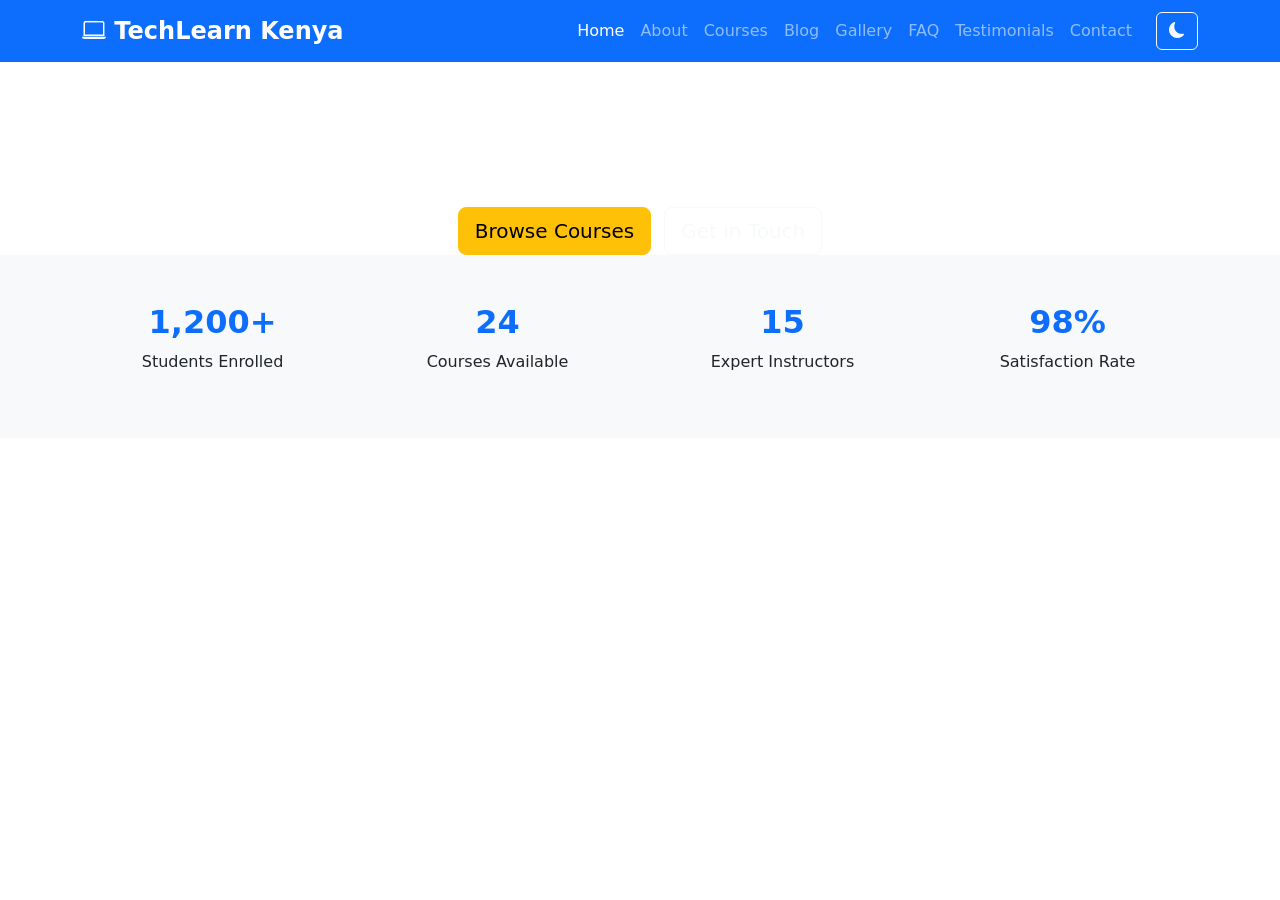
==== index.html @ 472e37c2 "first commit" ====
<!DOCTYPE html>
<html lang="en">
<head>
  <meta charset="UTF-8" />
  <meta name="viewport" content="width=device-width, initial-scale=1.0" />
  <title>TechLearn Kenya | Home</title>

  <!-- Bootstrap 5 CSS -->
  <link href="https://cdn.jsdelivr.net/npm/bootstrap@5.3.0/dist/css/bootstrap.min.css" rel="stylesheet" />
  <!-- Bootstrap Icons -->
  <link href="https://cdn.jsdelivr.net/npm/bootstrap-icons@1.10.5/font/bootstrap-icons.css" rel="stylesheet" />
  <!-- Your custom CSS -->
  <link rel="stylesheet" href="css/style.css" />
</head>
<body>

  <!-- ========== NAVBAR ========== -->
  <nav class="navbar navbar-expand-lg navbar-dark bg-primary sticky-top">
    <div class="container">
      <a class="navbar-brand fw-bold fs-4" href="index.html">
        <i class="bi bi-laptop"></i> TechLearn Kenya
      </a>
      <button class="navbar-toggler" type="button" data-bs-toggle="collapse" data-bs-target="#navMenu">
        <span class="navbar-toggler-icon"></span>
      </button>
      <div class="collapse navbar-collapse" id="navMenu">
        <ul class="navbar-nav ms-auto">
          <li class="nav-item"><a class="nav-link active" href="index.html">Home</a></li>
          <li class="nav-item"><a class="nav-link" href="about.html">About</a></li>
          <li class="nav-item"><a class="nav-link" href="courses.html">Courses</a></li>
          <li class="nav-item"><a class="nav-link" href="blog.html">Blog</a></li>
          <li class="nav-item"><a class="nav-link" href="gallery.html">Gallery</a></li>
          <li class="nav-item"><a class="nav-link" href="faq.html">FAQ</a></li>
          <li class="nav-item"><a class="nav-link" href="testimonials.html">Testimonials</a></li>
          <li class="nav-item"><a class="nav-link" href="contact.html">Contact</a></li>
        </ul>
        <!-- Dark mode toggle -->
        <button class="btn btn-outline-light ms-3" id="darkModeBtn">
          <i class="bi bi-moon-fill"></i>
        </button>
      </div>
    </div>
  </nav>

  <!-- ========== HERO SECTION ========== -->
  <section class="hero-section text-white text-center d-flex align-items-center">
    <div class="container">
      <h1 class="display-4 fw-bold">Learn Tech Skills That Matter</h1>
      <p class="lead mt-3">Affordable, practical courses in Web Development, Data Science, and more — built for Kenyan learners.</p>
      <a href="courses.html" class="btn btn-warning btn-lg mt-3 me-2">Browse Courses</a>
      <a href="contact.html" class="btn btn-outline-light btn-lg mt-3">Get in Touch</a>
    </div>
  </section>

  <!-- ========== STATS SECTION ========== -->
  <section class="py-5 bg-light">
    <div class="container text-center">
      <div class="row g-4">
        <div class="col-md-3">
          <h2 class="fw-bold text-primary">1,200+</h2>
          <p>Students Enrolled</p>
        </div>
        <div class="col-md-3">
          <h2 class="fw-bold text-primary">24</h2>
          <p>Courses Available</p>
        </div>
        <div class="col-md-3">
          <h2 class="fw-bold text-primary">15</h2>
          <p>Expert Instructors</p>
        </div>
        <div class="col-md-3">
          <h2 class="fw-bold text-primary">98%</h2>
          <p>Satisfaction Rate</p>
        </div>
      </div>
    </div>
  </section>

  <!-- ========== FEATURED COURSES ========== -->
  <section class="py-5">
    <div class="container">
      <h2 class="text-center fw-bold
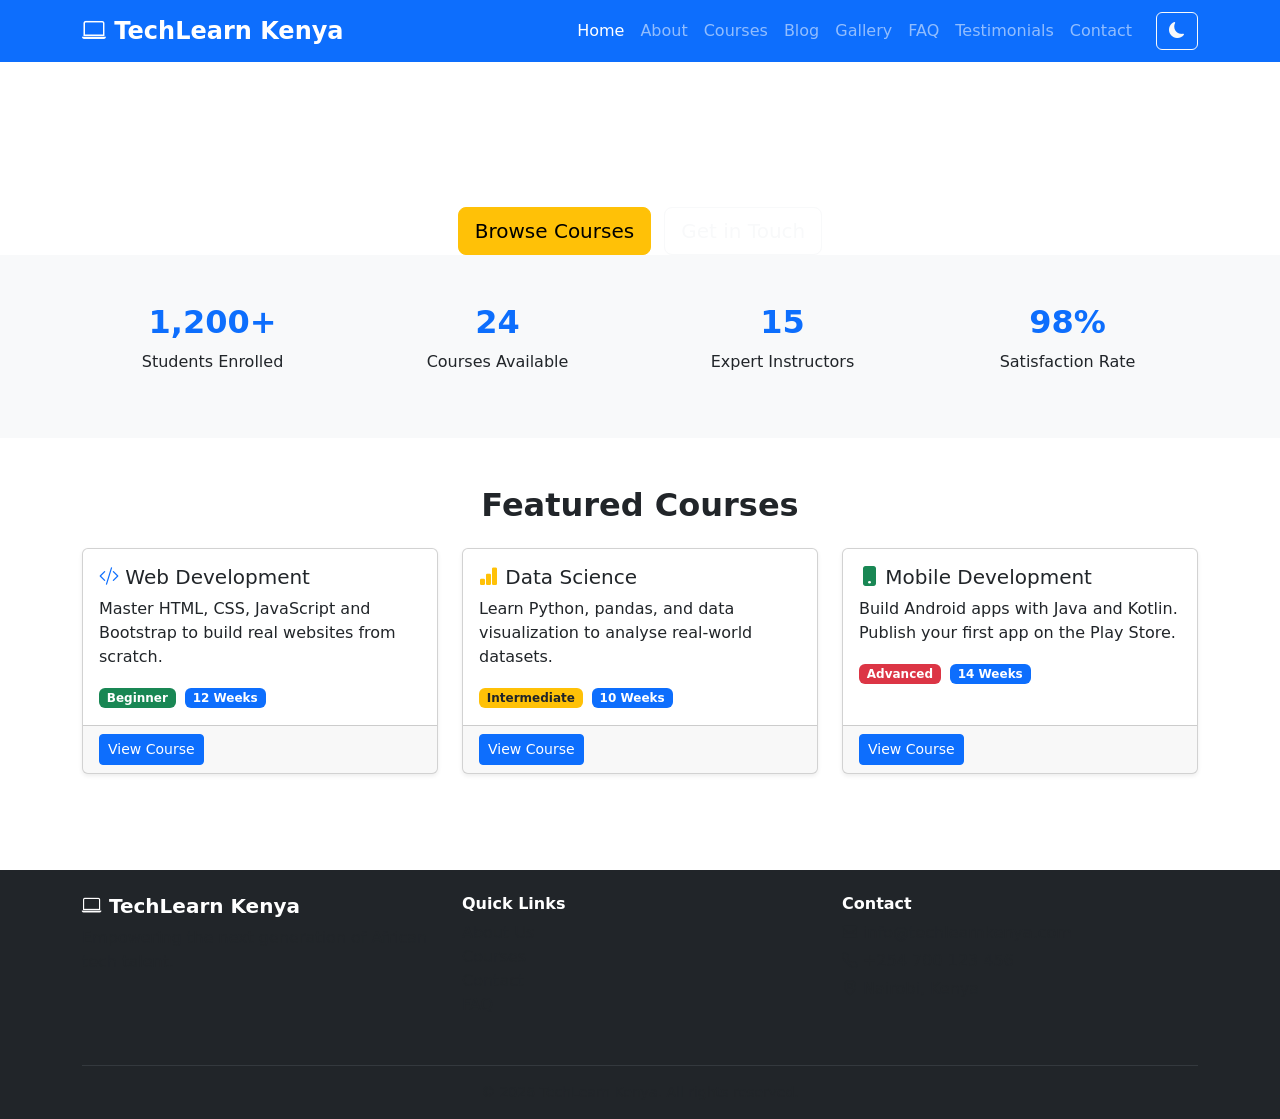
==== commit 31ca78d1: "Initial commit: project structure and README" ====
--- a/index.html
+++ b/index.html
@@ -79,4 +79,87 @@
   <!-- ========== FEATURED COURSES ========== -->
   <section class="py-5">
     <div class="container">
-      <h2 class="text-center fw-bold+      <h2 class="text-center fw-bold mb-4">Featured Courses</h2>
+      <div class="row g-4">
+
+        <div class="col-md-4">
+          <div class="card h-100 shadow-sm">
+            <div class="card-body">
+              <h5 class="card-title"><i class="bi bi-code-slash text-primary"></i> Web Development</h5>
+              <p class="card-text">Master HTML, CSS, JavaScript and Bootstrap to build real websites from scratch.</p>
+              <span class="badge bg-success">Beginner</span>
+              <span class="badge bg-primary ms-1">12 Weeks</span>
+            </div>
+            <div class="card-footer">
+              <a href="courses.html" class="btn btn-primary btn-sm">View Course</a>
+            </div>
+          </div>
+        </div>
+
+        <div class="col-md-4">
+          <div class="card h-100 shadow-sm">
+            <div class="card-body">
+              <h5 class="card-title"><i class="bi bi-bar-chart-fill text-warning"></i> Data Science</h5>
+              <p class="card-text">Learn Python, pandas, and data visualization to analyse real-world datasets.</p>
+              <span class="badge bg-warning text-dark">Intermediate</span>
+              <span class="badge bg-primary ms-1">10 Weeks</span>
+            </div>
+            <div class="card-footer">
+              <a href="courses.html" class="btn btn-primary btn-sm">View Course</a>
+            </div>
+          </div>
+        </div>
+
+        <div class="col-md-4">
+          <div class="card h-100 shadow-sm">
+            <div class="card-body">
+              <h5 class="card-title"><i class="bi bi-phone-fill text-success"></i> Mobile Development</h5>
+              <p class="card-text">Build Android apps with Java and Kotlin. Publish your first app on the Play Store.</p>
+              <span class="badge bg-danger">Advanced</span>
+              <span class="badge bg-primary ms-1">14 Weeks</span>
+            </div>
+            <div class="card-footer">
+              <a href="courses.html" class="btn btn-primary btn-sm">View Course</a>
+            </div>
+          </div>
+        </div>
+
+      </div>
+    </div>
+  </section>
+
+  <!-- ========== FOOTER ========== -->
+  <footer class="bg-dark text-white pt-4 pb-3 mt-5">
+    <div class="container">
+      <div class="row">
+        <div class="col-md-4 mb-3">
+          <h5 class="fw-bold"><i class="bi bi-laptop"></i> TechLearn Kenya</h5>
+          <p class="text-muted">Empowering the next generation of African tech talent.</p>
+        </div>
+        <div class="col-md-4 mb-3">
+          <h6 class="fw-bold">Quick Links</h6>
+          <ul class="list-unstyled">
+            <li><a href="about.html" class="text-muted text-decoration-none">About Us</a></li>
+            <li><a href="courses.html" class="text-muted text-decoration-none">Courses</a></li>
+            <li><a href="contact.html" class="text-muted text-decoration-none">Contact</a></li>
+            <li><a href="faq.html" class="text-muted text-decoration-none">FAQ</a></li>
+          </ul>
+        </div>
+        <div class="col-md-4 mb-3">
+          <h6 class="fw-bold">Contact</h6>
+          <p class="text-muted mb-1"><i class="bi bi-envelope"></i> info@techlearnkenya.com</p>
+          <p class="text-muted mb-1"><i class="bi bi-telephone"></i> +254 700 123 456</p>
+          <p class="text-muted"><i class="bi bi-geo-alt"></i> Nairobi, Kenya</p>
+        </div>
+      </div>
+      <hr class="border-secondary" />
+      <p class="text-center text-muted small mb-0">&copy; 2026 TechLearn Kenya. All rights reserved.</p>
+    </div>
+  </footer>
+
+  <!-- Bootstrap JS -->
+  <script src="https://cdn.jsdelivr.net/npm/bootstrap@5.3.0/dist/js/bootstrap.bundle.min.js"></script>
+  <!-- Your custom JS -->
+  <script src="js/main.js"></script>
+</body>
+</html>
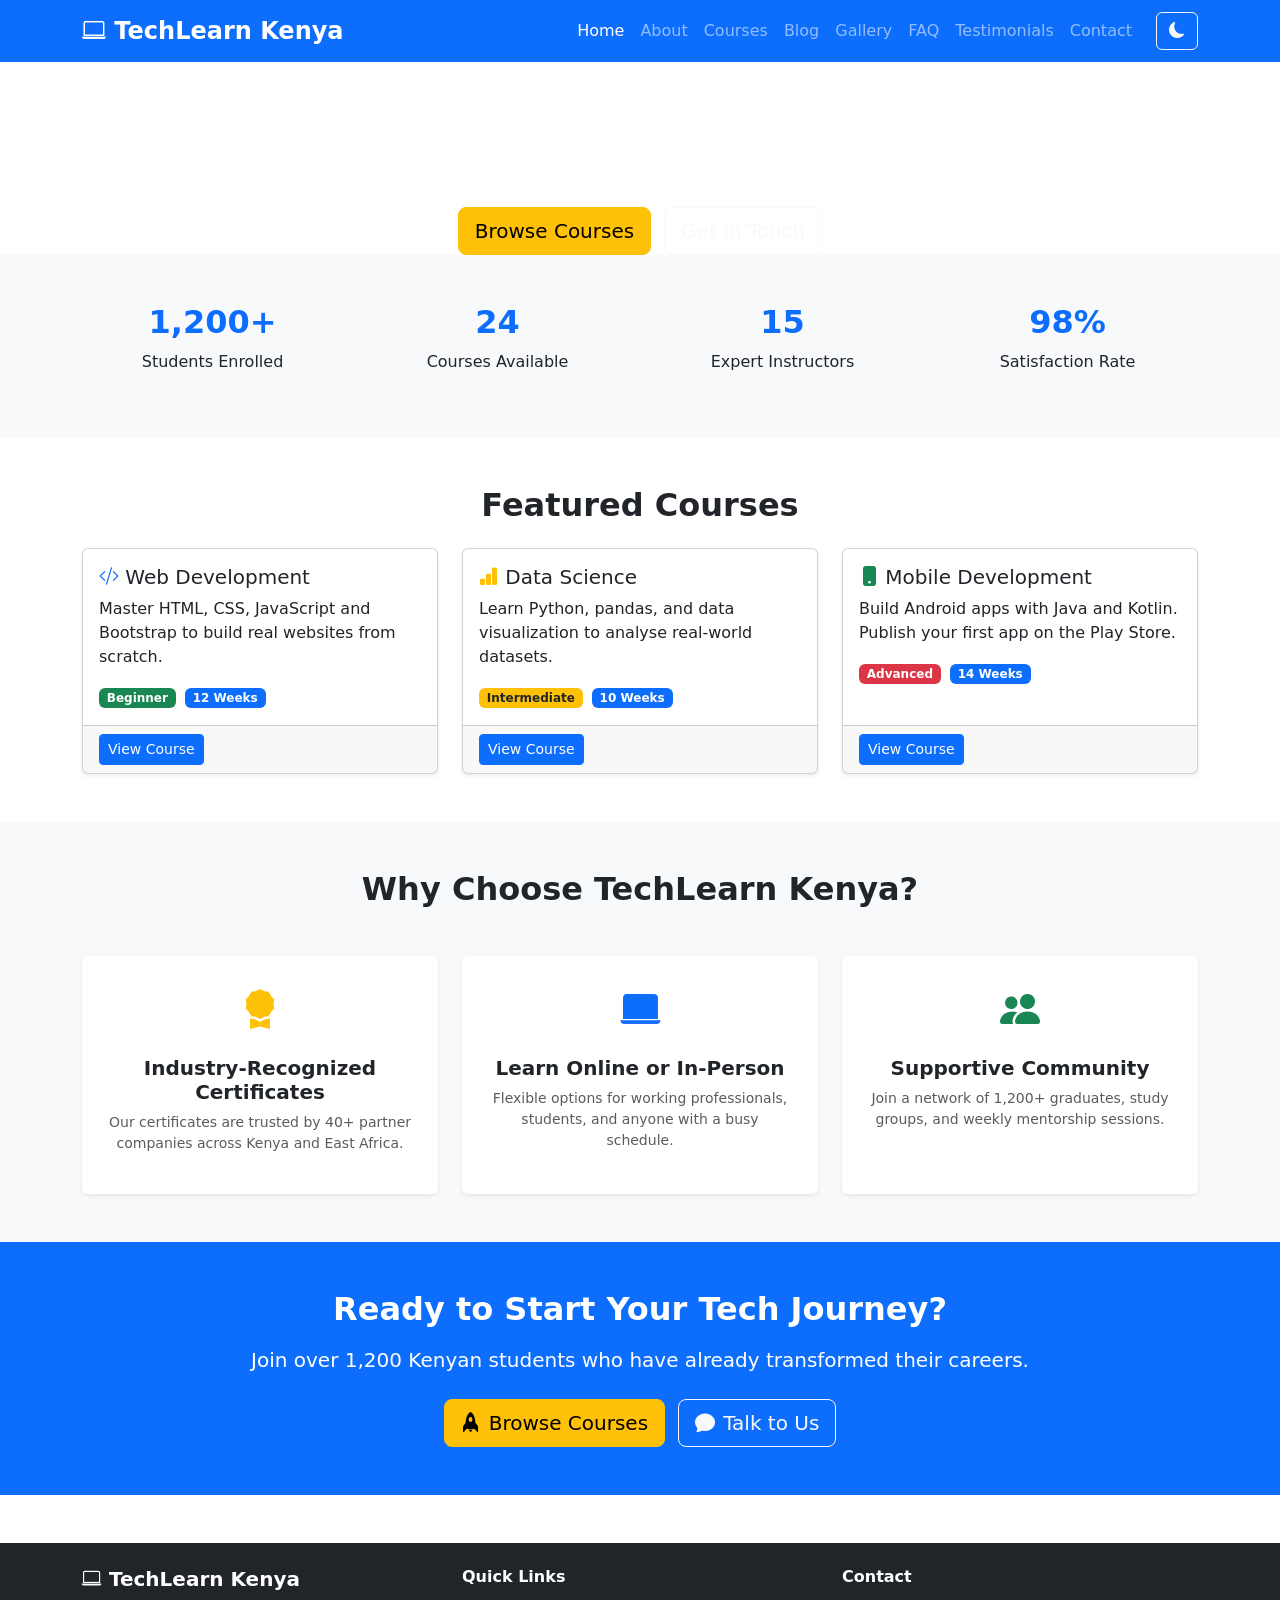
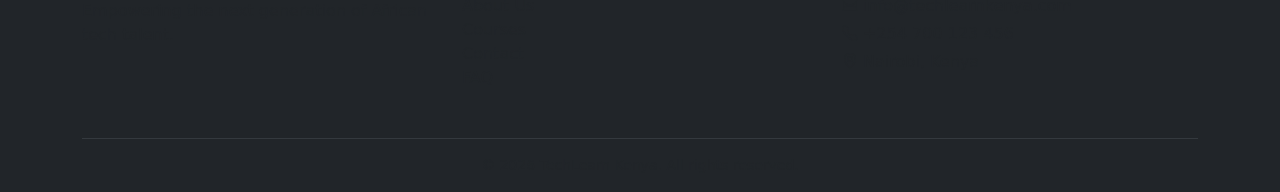
==== commit 8362f846: "Add why choose us section and call to action to homepage" ====
--- a/index.html
+++ b/index.html
@@ -127,6 +127,53 @@
       </div>
     </div>
   </section>
+  <!-- ========== WHY CHOOSE US ========== -->
+  <section class="py-5 bg-light">
+    <div class="container">
+      <h2 class="text-center fw-bold mb-5">Why Choose TechLearn Kenya?</h2>
+      <div class="row g-4 text-center">
+
+        <div class="col-md-4">
+          <div class="card border-0 shadow-sm p-4 h-100">
+            <i class="bi bi-award-fill text-warning fs-1 mb-3"></i>
+            <h5 class="fw-bold">Industry-Recognized Certificates</h5>
+            <p class="text-muted small">Our certificates are trusted by 40+ partner companies across Kenya and East Africa.</p>
+          </div>
+        </div>
+
+        <div class="col-md-4">
+          <div class="card border-0 shadow-sm p-4 h-100">
+            <i class="bi bi-laptop-fill text-primary fs-1 mb-3"></i>
+            <h5 class="fw-bold">Learn Online or In-Person</h5>
+            <p class="text-muted small">Flexible options for working professionals, students, and anyone with a busy schedule.</p>
+          </div>
+        </div>
+
+        <div class="col-md-4">
+          <div class="card border-0 shadow-sm p-4 h-100">
+            <i class="bi bi-people-fill text-success fs-1 mb-3"></i>
+            <h5 class="fw-bold">Supportive Community</h5>
+            <p class="text-muted small">Join a network of 1,200+ graduates, study groups, and weekly mentorship sessions.</p>
+          </div>
+        </div>
+
+      </div>
+    </div>
+  </section>
+
+  <!-- ========== CALL TO ACTION ========== -->
+  <section class="py-5 bg-primary text-white text-center">
+    <div class="container">
+      <h2 class="fw-bold mb-3">Ready to Start Your Tech Journey?</h2>
+      <p class="lead mb-4">Join over 1,200 Kenyan students who have already transformed their careers.</p>
+      <a href="courses.html" class="btn btn-warning btn-lg me-2">
+        <i class="bi bi-rocket-fill me-2"></i>Browse Courses
+      </a>
+      <a href="contact.html" class="btn btn-outline-light btn-lg">
+        <i class="bi bi-chat-fill me-2"></i>Talk to Us
+      </a>
+    </div>
+  </section>
 
   <!-- ========== FOOTER ========== -->
   <footer class="bg-dark text-white pt-4 pb-3 mt-5">
@@ -156,6 +203,10 @@
       <p class="text-center text-muted small mb-0">&copy; 2026 TechLearn Kenya. All rights reserved.</p>
     </div>
   </footer>
+  <!-- Back to Top Button -->
+<button id="backToTop" title="Back to top">
+  <i class="bi bi-arrow-up"></i>
+</button>
 
   <!-- Bootstrap JS -->
   <script src="https://cdn.jsdelivr.net/npm/bootstrap@5.3.0/dist/js/bootstrap.bundle.min.js"></script>
